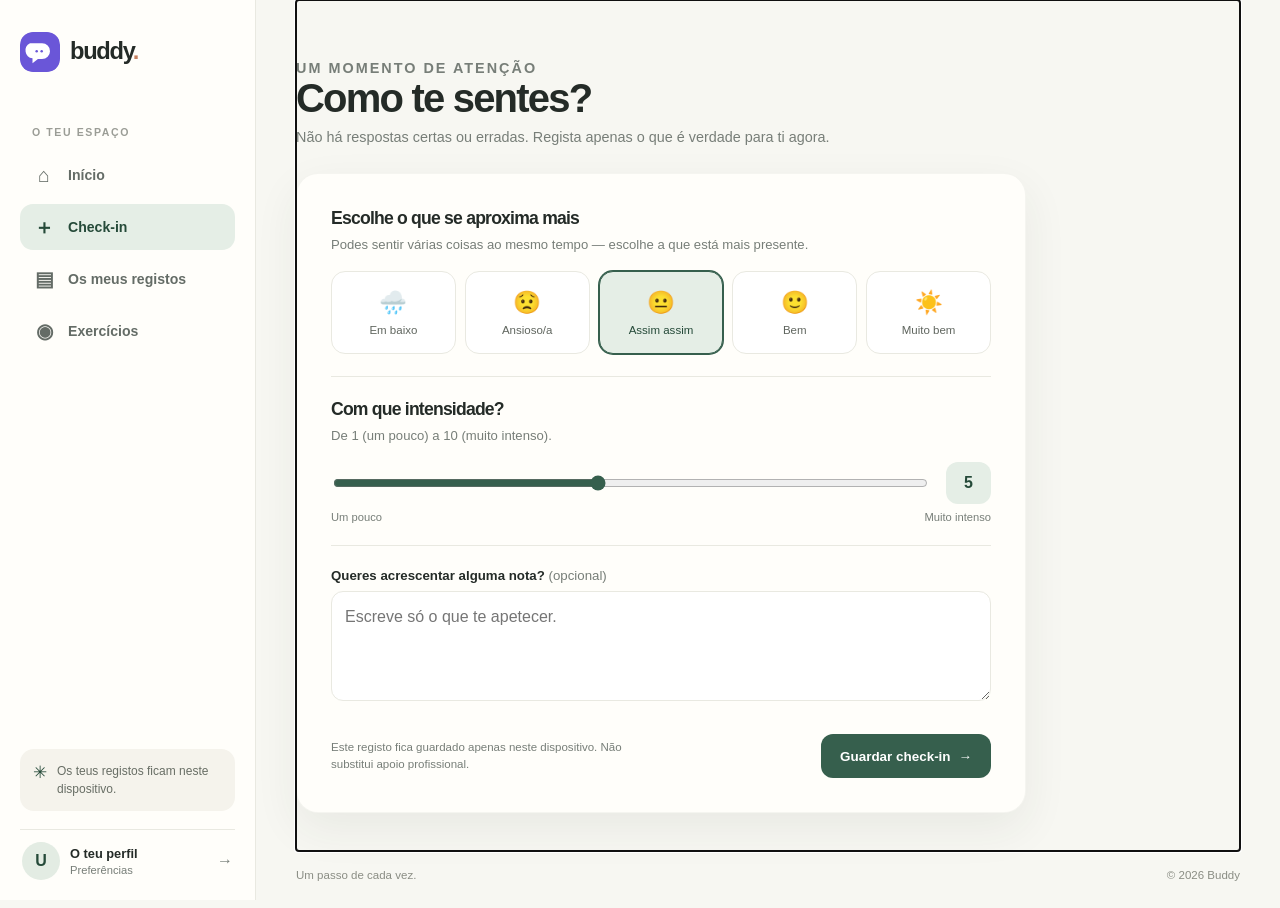
==== pages/check-in.html @ 83ef6e21 "Add files via upload" ====
<!doctype html>
<html lang="pt-PT">
  <head>
    <meta charset="utf-8">
    <meta name="viewport" content="width=device-width, initial-scale=1">
    <meta http-equiv="refresh" content="0; url=../index.html#checkin">
    <title>Buddy — check-in</title>
  </head>
  <body>
    <p><a href="../index.html#checkin">Abrir o check-in da Buddy</a>.</p>
  </body>
</html>
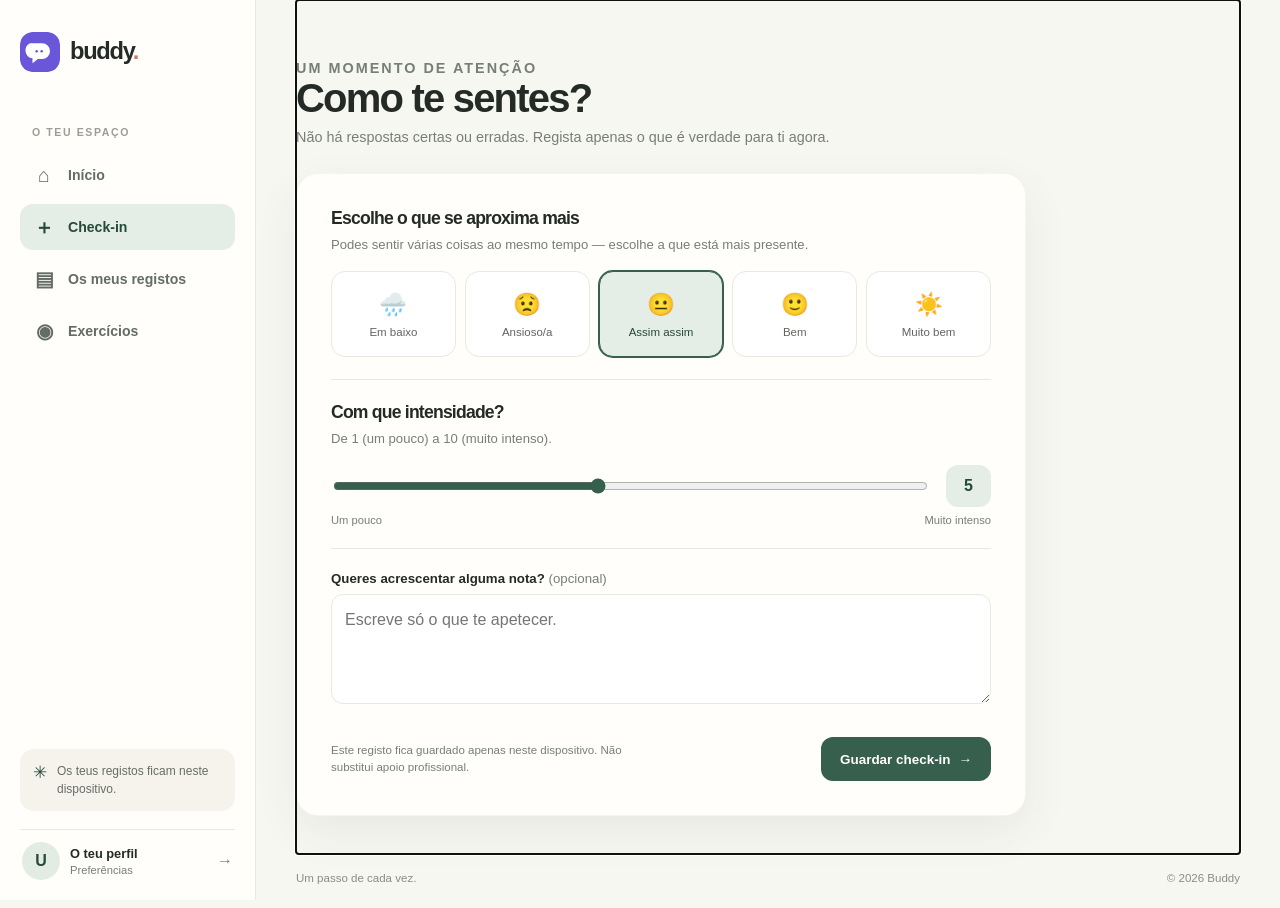
==== commit 5cc42727: "Add files via upload" ====
--- a/pages/check-in.html
+++ b/pages/check-in.html
@@ -3,8 +3,14 @@
   <head>
     <meta charset="utf-8">
     <meta name="viewport" content="width=device-width, initial-scale=1">
+    <meta name="theme-color" content="#f7f7f2">
+    <meta name="apple-mobile-web-app-capable" content="yes">
+    <meta name="apple-mobile-web-app-status-bar-style" content="default">
     <meta http-equiv="refresh" content="0; url=../index.html#checkin">
     <title>Buddy — check-in</title>
+    <link rel="manifest" href="../manifest.json">
+    <link rel="icon" href="../assets/images/logo.svg" type="image/svg+xml">
+    <link rel="apple-touch-icon" href="../assets/images/icons/icon-192x192.png">
   </head>
   <body>
     <p><a href="../index.html#checkin">Abrir o check-in da Buddy</a>.</p>
